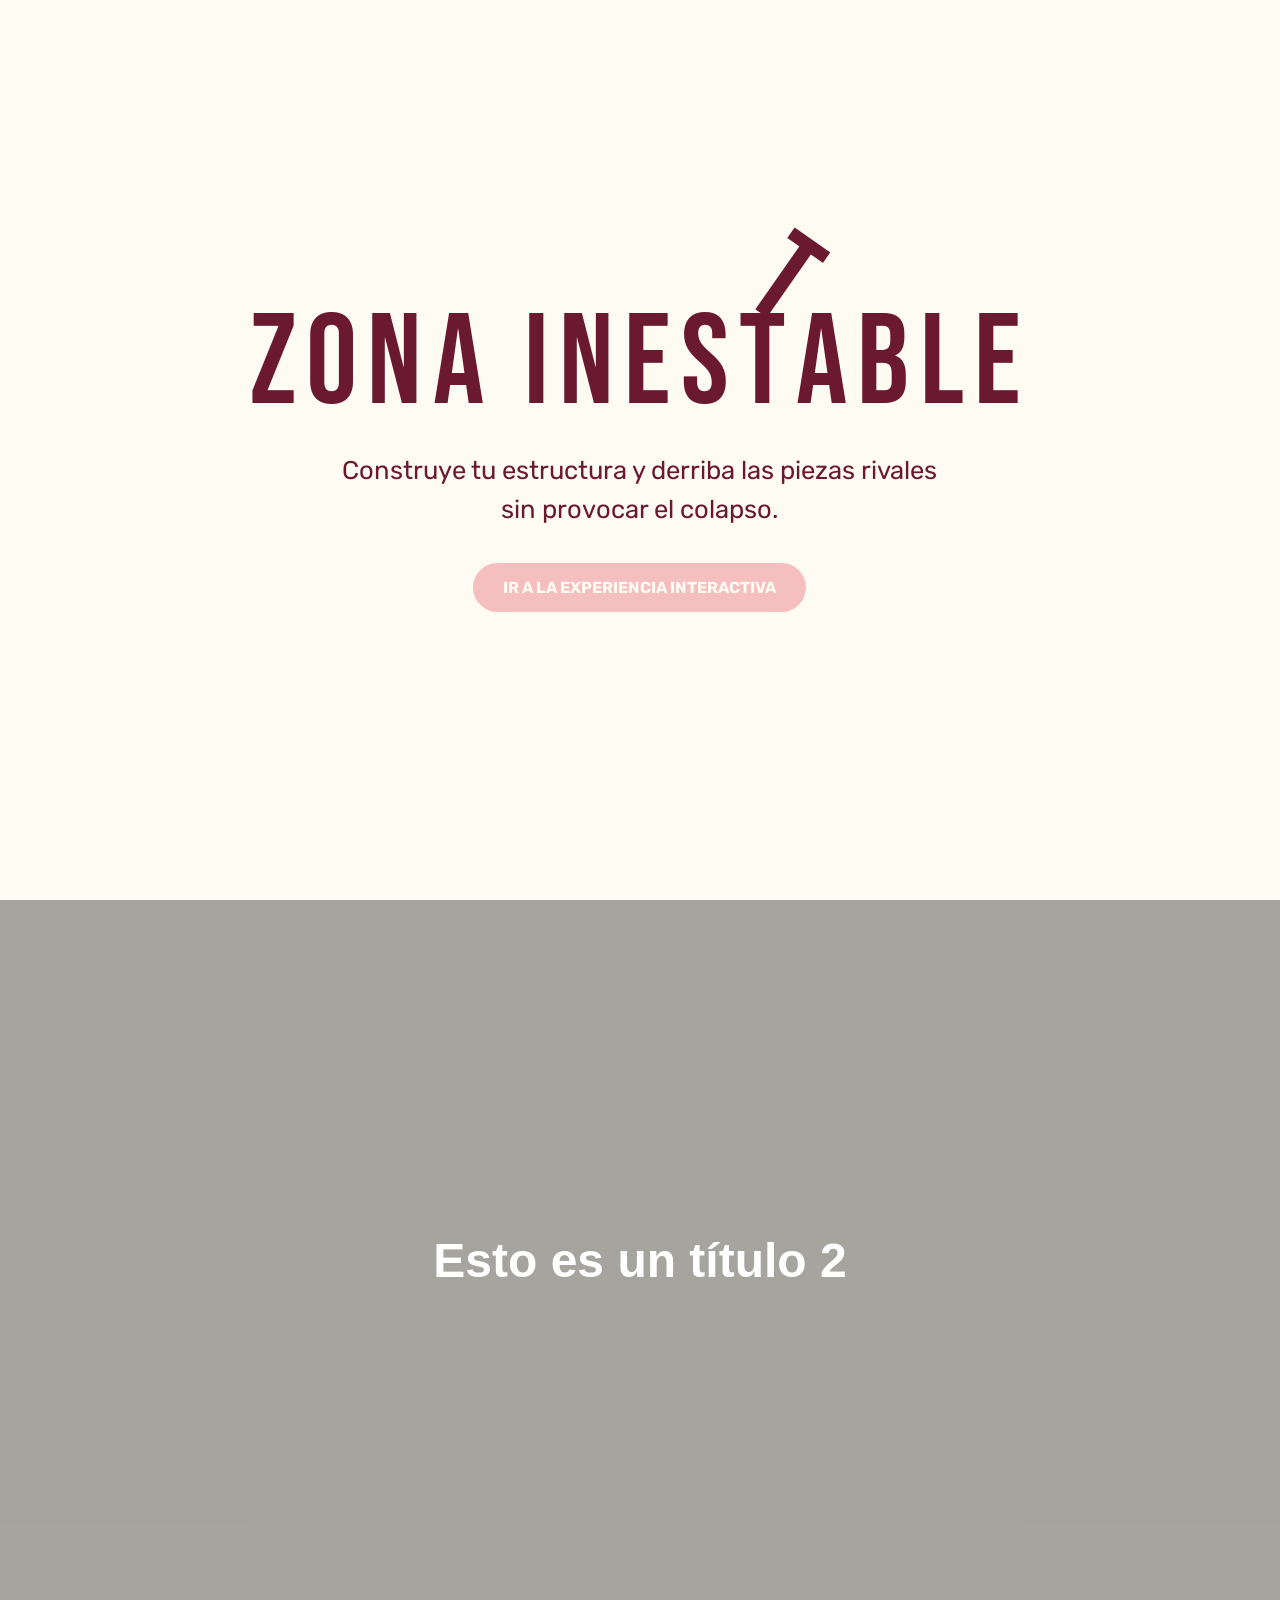
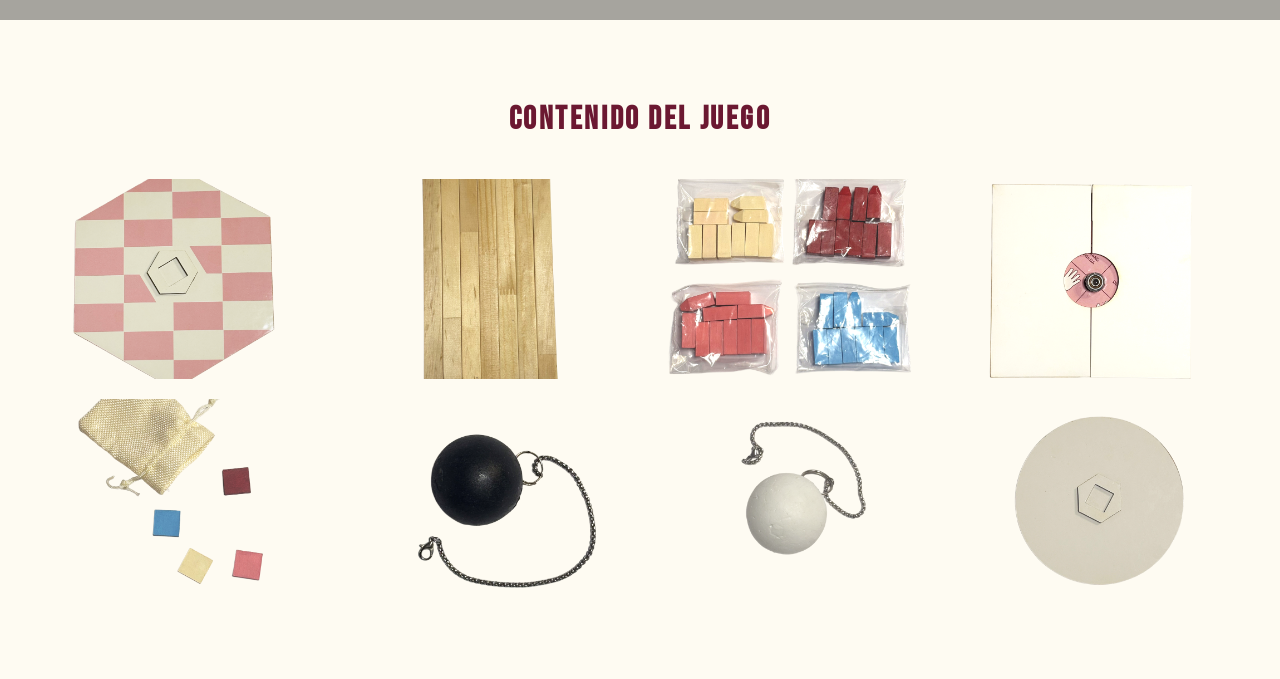
==== index.html @ 6583c77d "Create index.html" ====
<!DOCTYPE html>
<html lang="es">
<head>
    <meta charset="UTF-8">
    <meta name="viewport" content="width=device-width, initial-scale=1.0">
    <title>Landing Ejemplo</title>
    <link rel="stylesheet" href="style.css">
</head>
<body>

    <!-- HERO -->
    <section class="hero">
        <div class="hero-content">
            <h1>ZONA INES<span class="letra-t">T</span>ABLE</h1>
            <p>
                Construye tu estructura y derriba las piezas rivales <br> sin provocar el colapso.
            </p>
            <a href="Paginainteractiva.html" class="btn">IR A LA EXPERIENCIA INTERACTIVA</a>
        </div>
    </section>

    <!-- PARALLAX -->
    <section class="parallax">
        <div class="overlay">
            <h2>Esto es un título 2</h2>
        </div>
    </section>

    <!-- GALERÍA -->
    <section id="galeria" class="galeria">
        <h2>CONTENIDO DEL JUEGO</h2>

        <div class="grid">
            <img src="assets/plataforma.png" alt="">
            <img src="assets/pilares.png" alt="">
            <img src="assets/piezas con bolsa.png" alt="">
            <img src="assets/caja ruleta.png" alt="">
            <img src="assets/bolsa tela y seleccion.png" alt="">
            <img src="assets/bola negra.png" alt="">
            <img src="assets/bola blanca.png" alt="">
            <img src="assets/base.png" alt="">
        </div>
    </section>

  <div class="lightbox" id="lightbox">
        <span class="cerrar">&times;</span>
        <img id="imagen-ampliada" src="" alt="">
    </div>

    <script src="script.js"></script>

</body>
</html>
---- style.css ----
@import url('https://fonts.googleapis.com/css2?family=Rubik:wght@400;700;900&display=swap');
@import url('https://fonts.googleapis.com/css2?family=Bebas+Neue&display=swap');
*{
    margin:0;
    padding:0;
    box-sizing:border-box;
}

html{
    scroll-behavior:smooth;
}

body{
    font-family:'Raleway', sans-serif;
    background:#FEFBF2;
    color:#6B1831;
}

/* HERO */

.hero{
     height:100vh;
    display:flex;
    justify-content:center;
    align-items:center;
    text-align:center;
    color:#6B1831;
    background-image: url("");  /* <-- Aquí va el gif de la portada */
 
}
    /* Caja de la T original */
.letra-t {
    position: relative; 
    display: inline-block;
}

/* T inclinada que va por encima */
.letra-t::after {
    content: "T";               
    position: absolute;         /* Lo saca del flujo normal para poder moverlo libremente */
    top: -80px;                 /* Lo mueve hacia arriba o abajo */
    left: 20px;                  /* Lo mueve hacia la derecha si aumento el numero */
    transform: rotate(35deg);   /* La inclinación  */
    color: #6B1831;           
    

}
    

.hero-content{
    max-width:900px;
    padding:20px;
}

.hero h1 {
    font-family: 'Bebas Neue', sans-serif;
    font-size: 128px;              
    font-weight: normal;           
    text-transform: uppercase;     /* Todo en mayúsculas */
    letter-spacing: 0.08em;        
    margin-bottom: 25px;
    color: #6B1831;                
}
.hero p {
    font-family: 'Rubik', sans-serif;
    font-size: 1.6rem;        
    text-align: center;        
    margin-bottom: 20px;       
    line-height: 1.5;          
    color: #6B1831;        
    margin-top: -15px;    /* <-- si pongo -25px subirá más, si pongo -5px subirá menos */
    margin-bottom: 35px;   
}

.btn {
    display: inline-block;
    padding: 15px 30px;
    background: #f5bebf;
    color: #FEFBF2;
    text-decoration: none;
    border-radius: 50px;
    font-weight: bold;
    transition: .3s;
    /* --- LO NUEVO QUE AGREGUÉ --- */
    font-family: 'Rubik', sans-serif;
    text-transform: uppercase;
}
 

.btn:hover{
    transform:translateY(-3px);
    background-color:#8C2041;
    color:white;
}

/* PARALLAX */

.parallax{
    height:80vh;
    background-image:url("https://images.unsplash.com/photo-1500530855697-b586d89ba3ee?w=1600");
    background-size:cover;
    background-position:center;
    position:relative;
}

.overlay{
    position:absolute;
    inset:0;
    background:rgba(0,0,0,.35);
    display:flex;
    justify-content:center;
    align-items:center;
}

.overlay h2{
    color:white;
    font-size:3rem;
}

/* CONTENIDO */

.contenido{
    max-width:900px;
    margin:auto;
    padding:80px 20px;
    text-align:center;
}

.contenido h2{
    margin-bottom:20px;
    font-size:2.5rem;
}

.contenido p{
    line-height:1.8;
    font-size:1.1rem;
}

/* GALERÍA */

.galeria{
    padding:80px 20px;
}

.galeria h2 {
    text-align: center;
    margin-bottom: 40px;
    
    
    font-family: 'Bebas Neue', sans-serif;
    font-size: 32px;             
    letter-spacing: 0.08em;      
    text-transform: uppercase;
    color: #6B1831;              
}

.grid {
    max-width: 1200px;
    margin: auto;
    display: grid;
    /* --- LÍNEA QUE FUERZA LAS 4 COLUMNAS --- */
    grid-template-columns: repeat(4, 1fr); 
    gap: 20px;
}

.grid img {
    width: 100%;
    height: 200px;      /* <-- Bajé de 250px a 200px para equilibrar las 4 columnas */
    object-fit: cover;  /* Esto asegura que la foto no se deforme, solo se recorte bonito */
    border-radius: 12px;
    cursor: pointer;
    transition: .3s;
}

.grid img:hover{
    transform:scale(1.05);
}

/* LIGHTBOX */

.lightbox{
    display:none;
    position:fixed;
    inset:0;
    background:rgba(0,0,0,.9);
    justify-content:center;
    align-items:center;
    z-index:999;
}

.lightbox img{
    max-width:90%;
    max-height:85%;
    border-radius:10px;
}

.cerrar{
    position:absolute;
    top:20px;
    right:40px;
    color:white;
    font-size:3rem;
    cursor:pointer;
}

@media(max-width:768px){

    .hero h1{
        font-size:2.5rem;
    }

    .overlay h2{
        font-size:2rem;
    }

}
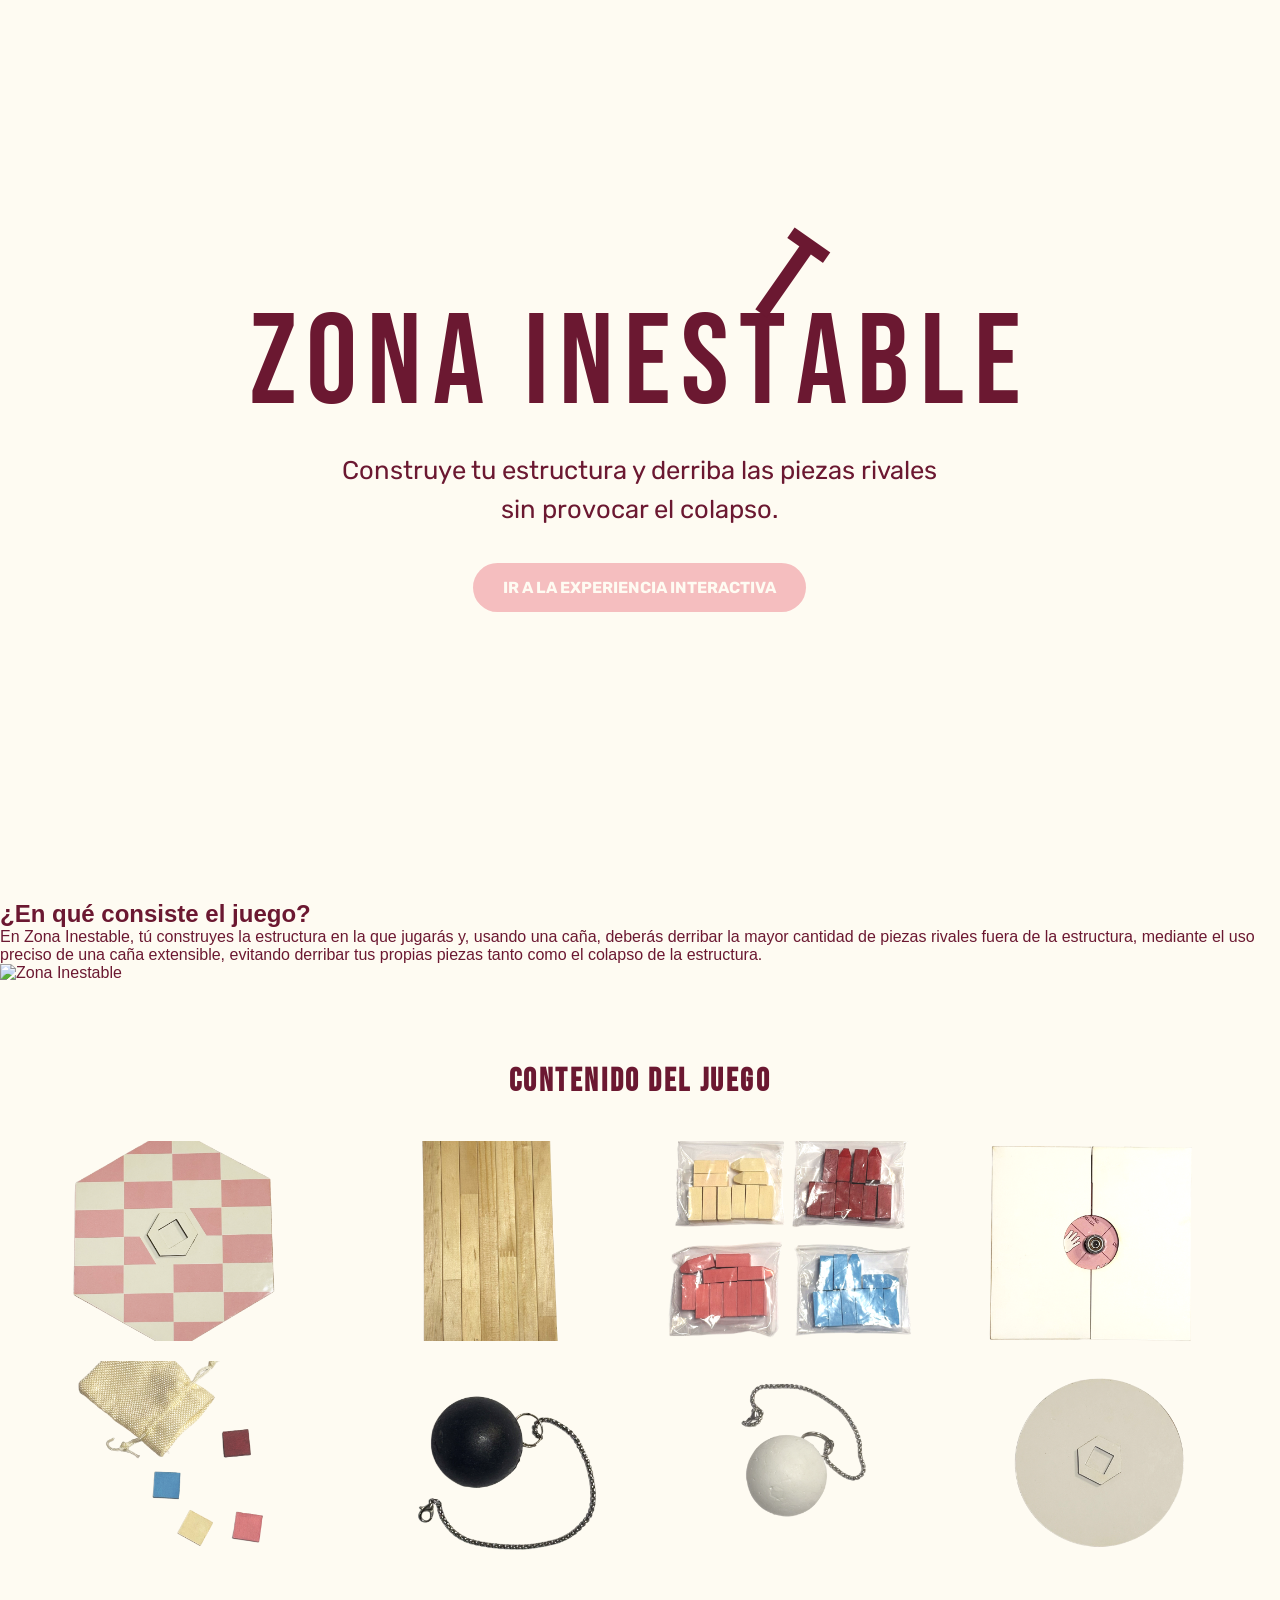
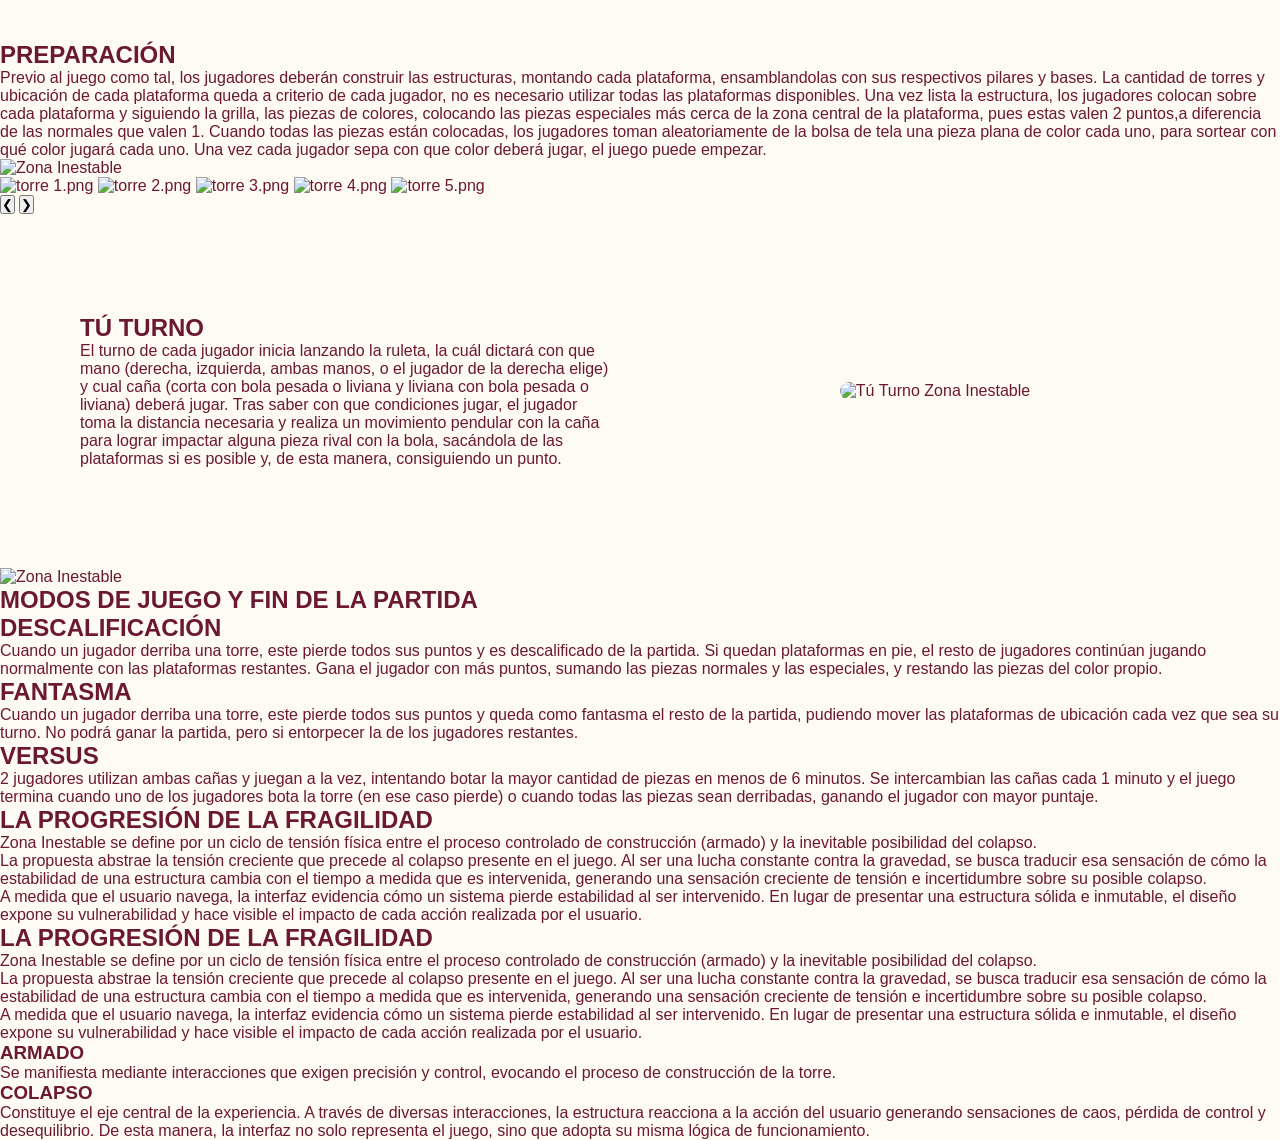
==== commit d28d65a7: "Update index.html" ====
--- a/index.html
+++ b/index.html
@@ -15,16 +15,30 @@
             <p>
                 Construye tu estructura y derriba las piezas rivales <br> sin provocar el colapso.
             </p>
-            <a href="Paginainteractiva.html" class="btn">IR A LA EXPERIENCIA INTERACTIVA</a>
+            <a href="juego.html" class="btn">IR A LA EXPERIENCIA INTERACTIVA</a>
         </div>
     </section>
 
-    <!-- PARALLAX -->
-    <section class="parallax">
-        <div class="overlay">
-            <h2>Esto es un título 2</h2>
-        </div>
-    </section>
+<section class="seccion-juego">
+    <div class="bloque-informacion">
+        <h2 class="titulo-seccion">¿En qué consiste el juego?</h2>
+        <p class="cuerpo-texto">
+            En Zona Inestable, tú construyes la estructura en la que jugarás y, usando una caña,
+            deberás derribar la mayor cantidad de piezas rivales fuera de la estructura, mediante
+            el uso preciso de una caña extensible, evitando derribar tus propias piezas tanto 
+            como el colapso de la estructura. <br>
+           
+        </p>
+    </div>
+
+    
+
+    <div class="bloque-imagen">
+        <img src="tu-imagen.jpg" alt="Zona Inestable">
+    </div>
+</section>
+
+    
 
     <!-- GALERÍA -->
     <section id="galeria" class="galeria">
@@ -49,5 +63,172 @@
 
     <script src="script.js"></script>
 
+    <section class="seccion-juego inversa">
+    <div class="bloque-informacion">
+         
+        <h2 class="titulo-seccion">PREPARACIÓN</h2>
+        <p class="cuerpo-texto">
+             Previo al juego como tal, los jugadores deberán construir las estructuras, 
+             montando cada plataforma, ensamblandolas con sus respectivos pilares y bases.
+            La cantidad de torres y ubicación de cada plataforma queda a criterio de cada jugador,
+            no es necesario utilizar todas las plataformas disponibles. Una vez lista la estructura,
+            los jugadores colocan sobre cada plataforma y siguiendo la grilla, las piezas de colores,
+             colocando las piezas especiales más cerca de la zona central de la plataforma, 
+             pues estas valen 2 puntos,a diferencia de las normales que valen 1. Cuando todas las piezas están colocadas,
+             los jugadores toman aleatoriamente de la bolsa de tela una pieza plana de color cada uno,
+              para sortear con qué color jugará cada uno. Una vez cada jugador sepa con que color deberá jugar, el juego puede empezar.<br>
+           
+        </p>
+    </div>
+
+    <div class="bloque-imagen">
+        <img src="tu-imagen.jpg" alt="Zona Inestable">
+    </div>
+</section>
+
+<section class="seccion-juego inverso"></section>
+
+
+
+
+
+
+<div class="carrusel-container">
+  <div class="carrusel-track" id="track">
+    <img src="assets/torre editable 1.png" id="foto1" alt="torre 1.png">
+    <img src="assets/torre editable 2.png" id="foto2" alt="torre 2.png">
+    <img src="assets/torre editable 3.png" id="foto3" alt="torre 3.png">
+    <img src="assets/torre editable 4.png" id="foto4" alt="torre 4.png">
+    <img src="assets/torre editable 5.png" id="foto5" alt="torre 5.png">
+  </div>
+ <button class="btn-carrusel prev" onclick="mover(-1)">&#10094;</button>
+  <button class="btn-carrusel next" onclick="mover(1)">&#10095;</button>
+</div>
+
+
+
+
+
+ <section style="display: flex; align-items: center; justify-content: space-between; gap: 60px; max-width: 1200px; margin: 100px auto; padding: 0 40px;">
+    
+    <div style="flex: 1; text-align: left;">
+        <h2 class="titulo-seccion">TÚ TURNO</h2>
+        <p class="cuerpo-texto">
+           El turno de cada jugador inicia lanzando la ruleta, 
+           la cuál dictará con que mano (derecha, izquierda, ambas manos, 
+           o el jugador de la derecha elige) y cual caña (corta con bola pesada
+           o liviana y liviana con bola pesada o liviana) deberá jugar. 
+           Tras saber con que condiciones jugar, el jugador toma la distancia 
+           necesaria y realiza un movimiento pendular con la caña para lograr 
+           impactar alguna pieza rival con la bola, sacándola de las plataformas 
+           si es posible y, de esta manera, consiguiendo un punto.
+        </p>
+    </div>
+
+    <div style="flex: 1; display: flex; justify-content: center;">
+        <img src="tu-imagen.jpg" alt="Tú Turno Zona Inestable" style="max-width: 100%; height: auto; border-radius: 10px;">
+    </div>
+
+</section>
+    
+
+     <div class="bloque-imagen">
+        <img src="tu-imagen.jpg" alt="Zona Inestable">
+    </div>
+</section>
+
+
+
+
+
+<section class="contenedor-principal">
+    <h1 class="titulo-seccion">MODOS DE JUEGO Y FIN DE LA PARTIDA</h1>
+        
+    <div class="grid-modos">
+            
+        <article class="tarjeta-modo">
+            <h2>DESCALIFICACIÓN</h2>
+            <p>Cuando un jugador derriba una torre, este pierde todos sus puntos y es descalificado de la partida. Si quedan plataformas en pie, el resto de jugadores continúan jugando normalmente con las plataformas restantes. Gana el jugador con más puntos, sumando las piezas normales y las especiales, y restando las piezas del color propio.</p>
+        </article>
+
+        <article class="tarjeta-modo">
+            <h2>FANTASMA</h2>
+            <p>Cuando un jugador derriba una torre, este pierde todos sus puntos y queda como fantasma el resto de la partida, pudiendo mover las plataformas de ubicación cada vez que sea su turno. No podrá ganar la partida, pero si entorpecer la de los jugadores restantes.</p>
+        </article>
+
+        <article class="tarjeta-modo">
+            <h2>VERSUS</h2>
+            <p>2 jugadores utilizan ambas cañas y juegan a la vez, intentando botar la mayor cantidad de piezas en menos de 6 minutos. Se intercambian las cañas cada 1 minuto y el juego termina cuando uno de los jugadores bota la torre (en ese caso pierde) o cuando todas las piezas sean derribadas, ganando el jugador con mayor puntaje.</p>
+        </article>
+
+    </div>
+</section>
+
+
+
+
+
+
+
+
+<section class="seccion-concepto">
+    <div class="contenedor-principal">
+        
+        <h2 class="titulo-concepto">LA PROGRESIÓN DE LA FRAGILIDAD</h2>
+        
+        <div class="dos-columnas-texto">
+            
+            <div class="columna">
+                <p class="destacado">Zona Inestable se define por un ciclo de tensión física entre el proceso controlado de construcción (armado) y la inevitable posibilidad del colapso.</p>
+            </div>
+
+            <div class="columna">
+                <p>La propuesta abstrae la tensión creciente que precede al colapso presente en el juego. Al ser una lucha constante contra la gravedad, se busca traducir esa sensación de cómo la estabilidad de una estructura cambia con el tiempo a medida que es intervenida, generando una sensación creciente de tensión e incertidumbre sobre su posible colapso.</p>
+                <p>A medida que el usuario navega, la interfaz evidencia cómo un sistema pierde estabilidad al ser intervenido. En lugar de presentar una estructura sólida e inmutable, el diseño expone su vulnerabilidad y hace visible el impacto de cada acción realizada por el usuario.</p>
+            </div>
+
+        </div>
+
+    </div>
+</section>
+
+
+
+
+
+
+
+
+
+<section class="seccion-concepto">
+    <div class="contenedor-principal">
+        
+        <h2 class="titulo-concepto">LA PROGRESIÓN DE LA FRAGILIDAD</h2>
+        
+        <div class="dos-columnas-texto">
+            <div class="columna">
+                <p class="destacado">Zona Inestable se define por un ciclo de tensión física entre el proceso controlado de construcción (armado) y la inevitable posibilidad del colapso.</p>
+            </div>
+            <div class="columna">
+                <p>La propuesta abstrae la tensión creciente que precede al colapso presente en el juego. Al ser una lucha constante contra la gravedad, se busca traducir esa sensación de cómo la estabilidad de una estructura cambia con el tiempo a medida que es intervenida, generando una sensación creciente de tensión e incertidumbre sobre su posible colapso.</p>
+                <p>A medida que el usuario navega, la interfaz evidencia cómo un sistema pierde estabilidad al ser intervenido. En lugar de presentar una estructura sólida e inmutable, el diseño expone su vulnerabilidad y hace visible el impacto de cada acción realizada por el usuario.</p>
+            </div>
+        </div>
+
+        <div class="concepto-fases">
+            <div class="tarjeta-fase armado">
+                <h3>ARMADO</h3>
+                <p>Se manifiesta mediante interacciones que exigen precisión y control, evocando el proceso de construcción de la torre.</p>
+            </div>
+
+            <div class="tarjeta-fase colapso">
+                <h3>COLAPSO</h3>
+                <p>Constituye el eje central de la experiencia. A través de diversas interacciones, la estructura reacciona a la acción del usuario generando sensaciones de caos, pérdida de control y desequilibrio. De esta manera, la interfaz no solo representa el juego, sino que adopta su misma lógica de funcionamiento.</p>
+            </div>
+        </div>
+
+    </div>
+</section>
+
 </body>
 </html>
